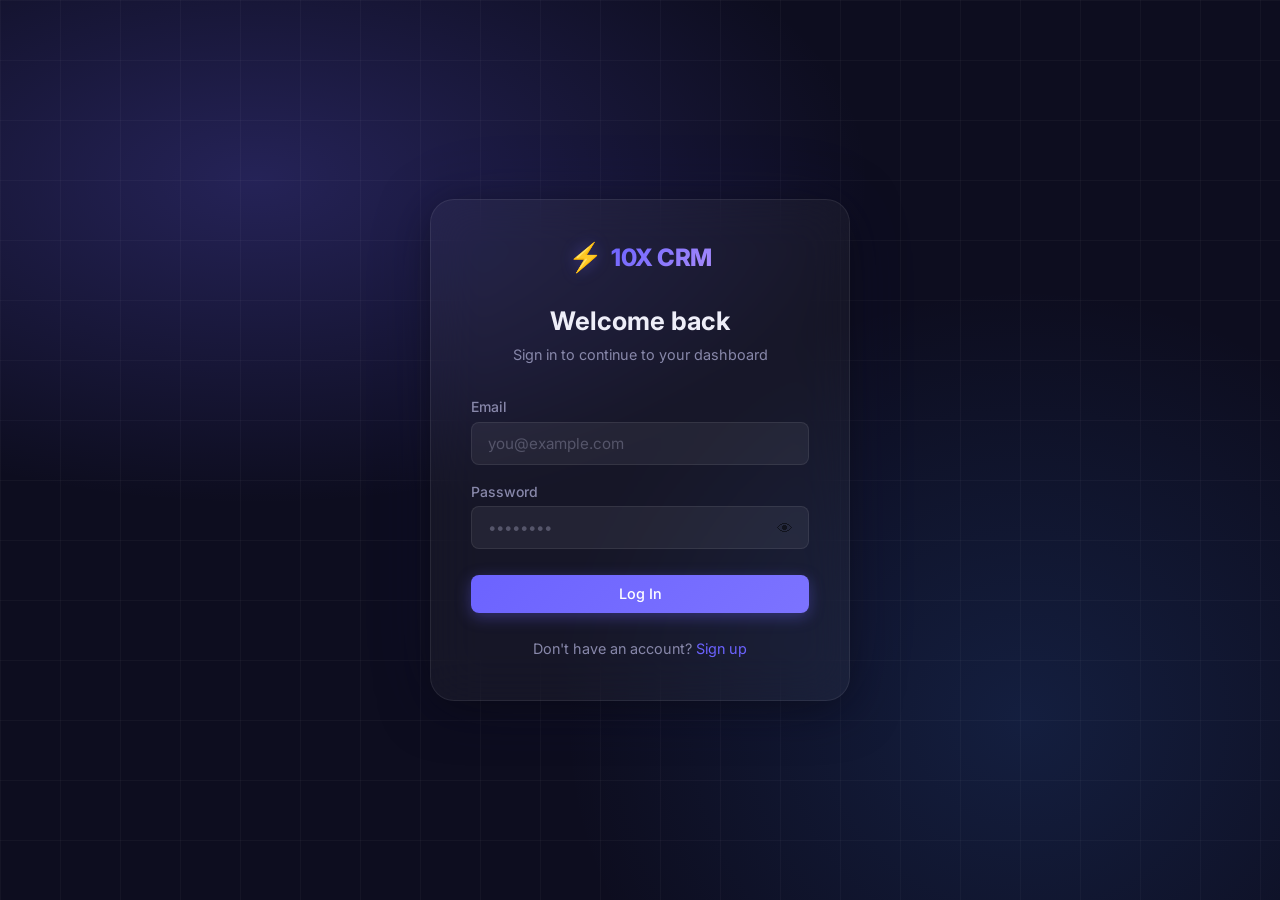
==== clients.html @ 28c7b325 "create pages" ====
<!DOCTYPE html>
<html lang="en" data-theme="dark">
<head>
  <meta charset="UTF-8">
  <meta name="viewport" content="width=device-width, initial-scale=1.0">
  <title>Clients — 10X CRM</title>
  <meta name="description" content="Manage your sales clients in 10X CRM — add, filter, search, and track every deal in your pipeline.">
  <link rel="preconnect" href="https://fonts.googleapis.com">
  <link rel="preconnect" href="https://fonts.gstatic.com" crossorigin>
  <link href="https://fonts.googleapis.com/css2?family=Inter:wght@300;400;500;600;700;800&display=swap" rel="stylesheet">
  <link rel="stylesheet" href="css/style.css">
</head>
<body>

<div class="app-layout">

  <!-- ── Sidebar ─────────────────────────────────────── -->
  <aside class="sidebar">
    <div class="sidebar-logo">
      <a href="dashboard.html" aria-label="Go to dashboard">
        <span class="logo-icon">⚡</span>
        <span class="logo-text">10X CRM</span>
      </a>
    </div>

    <nav class="sidebar-nav" aria-label="Main navigation">
      <a href="dashboard.html" class="nav-link" id="nav-dashboard">
        <span class="nav-icon">📊</span> Dashboard
      </a>
      <a href="clients.html" class="nav-link" id="nav-clients">
        <span class="nav-icon">👥</span> Clients
      </a>
      <a href="profile.html" class="nav-link" id="nav-profile">
        <span class="nav-icon">👤</span> Profile
      </a>
    </nav>

    <div class="sidebar-footer">
      <button id="theme-toggle" class="btn-icon" aria-label="Toggle theme">☀️</button>
      <button id="logout-btn" class="btn btn-ghost" aria-label="Log out">Logout</button>
    </div>
  </aside>

  <!-- ── Main Content ──────────────────────────────────── -->
  <main class="main-content">

    <!-- Page Header -->
    <header class="page-header">
      <div>
        <h1>Clients</h1>
        <p class="text-secondary" style="margin-top:0.2rem; font-size:0.9rem">Manage your sales pipeline</p>
      </div>
      <button id="add-client-btn" class="btn btn-primary" aria-label="Add new client">
        + Add Client
      </button>
    </header>

    <!-- P4.7 — Toolbar: Search + Filter chips + Sort -->
    <div class="clients-toolbar">

      <!-- Search -->
      <div class="search-wrapper">
        <span class="search-icon">🔍</span>
        <input
          type="text"
          id="search-input"
          class="search-input"
          placeholder="Search by name or company..."
          aria-label="Search clients"
        >
      </div>

      <!-- Filter chips: All / Lead / Contacted / Won / Lost -->
      <div class="filter-chips" role="group" aria-label="Filter by status">
        <button class="filter-chip active" data-status="All">All</button>
        <button class="filter-chip" data-status="Lead">Lead</button>
        <button class="filter-chip" data-status="Contacted">Contacted</button>
        <button class="filter-chip" data-status="Won">Won</button>
        <button class="filter-chip" data-status="Lost">Lost</button>
      </div>

      <!-- Sort select: 3 options per PRD -->
      <select id="sort-select" class="sort-select" aria-label="Sort clients">
        <option value="newest">Newest first</option>
        <option value="name">Name A→Z</option>
        <option value="deal">Deal value: high → low</option>
      </select>

    </div>

    <!-- P4.3 — Client cards list (rendered by JS) -->
    <div id="clients-list" class="clients-grid">
      <!-- Populated by renderClients() -->
    </div>

  </main>
</div>

<!-- ══════════════════════════════════════════
     P4.4 — Add Client Modal
══════════════════════════════════════════ -->
<div id="add-client-modal" class="modal-overlay" role="dialog" aria-modal="true" aria-labelledby="add-modal-title">
  <div class="modal-box">

    <div class="modal-header">
      <h2 class="modal-title" id="add-modal-title">Add New Client</h2>
      <button class="modal-close" id="add-modal-close" aria-label="Close modal">×</button>
    </div>

    <form id="add-client-form" novalidate>
      <div class="modal-body">

        <div class="form-row">
          <div class="form-group">
            <label class="form-label" for="new-name">Full Name *</label>
            <input type="text" id="new-name" class="form-input" placeholder="Emily Johnson">
          </div>
          <div class="form-group">
            <label class="form-label" for="new-email">Email *</label>
            <input type="text" id="new-email" class="form-input" placeholder="emily@company.com">
          </div>
        </div>

        <div class="form-row">
          <div class="form-group">
            <label class="form-label" for="new-phone">Phone</label>
            <input type="text" id="new-phone" class="form-input" placeholder="+1 555 000 0000">
          </div>
          <div class="form-group">
            <label class="form-label" for="new-company">Company</label>
            <input type="text" id="new-company" class="form-input" placeholder="Acme Inc.">
          </div>
        </div>

        <div class="form-row">
          <div class="form-group">
            <label class="form-label" for="new-deal">Deal Value ($) *</label>
            <input type="number" id="new-deal" class="form-input" placeholder="5000" min="1">
          </div>
          <div class="form-group">
            <label class="form-label" for="new-status">Status</label>
            <select id="new-status" class="form-select">
              <option value="Lead" selected>Lead</option>
              <option value="Contacted">Contacted</option>
              <option value="Won">Won</option>
              <option value="Lost">Lost</option>
            </select>
          </div>
        </div>

      </div>

      <div class="modal-footer">
        <button type="button" class="btn btn-secondary" id="add-modal-cancel"
          onclick="document.getElementById('add-client-modal').classList.remove('modal-open')">
          Cancel
        </button>
        <button type="submit" class="btn btn-primary">Add Client</button>
      </div>
    </form>

  </div>
</div>

<!-- ══════════════════════════════════════════
     P4.8 — Client Detail Modal
══════════════════════════════════════════ -->
<div id="detail-modal" class="modal-overlay" role="dialog" aria-modal="true" aria-labelledby="detail-client-name">
  <div class="modal-box modal-wide">

    <div class="modal-header" style="padding-bottom:1rem">
      <h2 class="modal-title" id="detail-modal-heading">Client Details</h2>
      <button class="modal-close" id="detail-modal-close" aria-label="Close modal">×</button>
    </div>

    <!-- Client hero info -->
    <div class="detail-hero">
      <img id="detail-avatar" src="" alt="Client avatar" class="detail-avatar">
      <div class="detail-info">
        <h2 id="detail-name">—</h2>
        <p id="detail-company">—</p>
        <span id="detail-status" class="badge badge-lead" style="margin-top:0.4rem">Lead</span>
      </div>
    </div>

    <!-- Detail fields grid -->
    <div class="detail-fields">
      <div>
        <p class="detail-field-label">Email</p>
        <p class="detail-field-value" id="detail-email">—</p>
      </div>
      <div>
        <p class="detail-field-label">Phone</p>
        <p class="detail-field-value" id="detail-phone">—</p>
      </div>
      <div>
        <p class="detail-field-label">Deal Value</p>
        <p class="detail-field-value" id="detail-deal" style="color:var(--success); font-weight:700">—</p>
      </div>
      <div>
        <p class="detail-field-label">Since</p>
        <p class="detail-field-value" id="detail-since">—</p>
      </div>
    </div>

    <!-- Notes section -->
    <div class="notes-section">
      <h3>📝 Notes</h3>

      <!-- Notes list (scrollable) -->
      <div id="notes-list" class="notes-list">
        <p class="text-muted">No notes yet.</p>
      </div>

      <!-- Add note input -->
      <div class="note-input-row">
        <input
          type="text"
          id="note-input"
          class="form-input"
          placeholder="Add a note..."
          aria-label="New note text"
        >
        <button id="add-note-btn" class="btn btn-primary" aria-label="Save note">Add</button>
      </div>

      <!-- Follow-up reminder (P4.8) -->
      <button id="remind-btn" class="btn btn-secondary" style="width:100%">
        ⏰ Remind me in 1 min
      </button>
    </div>

  </div>
</div>

<div id="toast-container"></div>

<script src="js/storage.js"></script>
<script src="js/guard.js"></script>
<script src="js/toast.js"></script>
<script src="js/nav.js"></script>
<script src="js/clients.js"></script>
<script>initClients();</script>
</body>
</html>
---- css/style.css ----
/* ============================================================
   10X CRM — Design System
   Vanilla CSS | Dark/Light themes | Glassmorphism | Animations
   ============================================================ */

@import url('https://fonts.googleapis.com/css2?family=Inter:wght@300;400;500;600;700;800&display=swap');

/* ── CSS Variables ── */
:root {
  --font: 'Inter', -apple-system, BlinkMacSystemFont, sans-serif;

  /* Dark theme (default) */
  --bg-base:        #0d0d1f;
  --bg-secondary:   #12122a;
  --bg-card:        rgba(255, 255, 255, 0.04);
  --bg-card-hover:  rgba(255, 255, 255, 0.07);
  --bg-input:       rgba(255, 255, 255, 0.06);
  --bg-sidebar:     rgba(15, 15, 35, 0.95);

  --border:         rgba(255, 255, 255, 0.08);
  --border-focus:   rgba(108, 99, 255, 0.6);
  --border-error:   #ef4444;

  --text-primary:   #eeeef8;
  --text-secondary: #8888aa;
  --text-muted:     #55556a;
  --text-accent:    #6c63ff;

  --accent:         #6c63ff;
  --accent-hover:   #7c73ff;
  --accent-light:   rgba(108, 99, 255, 0.15);
  --accent-glow:    rgba(108, 99, 255, 0.4);

  --success:        #10b981;
  --success-light:  rgba(16, 185, 129, 0.15);
  --error:          #ef4444;
  --error-light:    rgba(239, 68, 68, 0.12);
  --warning:        #f59e0b;
  --warning-light:  rgba(245, 158, 11, 0.15);
  --info:           #3b82f6;
  --info-light:     rgba(59, 130, 246, 0.15);

  /* Status colors */
  --status-lead:       #3b82f6;
  --status-lead-bg:    rgba(59, 130, 246, 0.15);
  --status-contacted:  #f59e0b;
  --status-contacted-bg: rgba(245, 158, 11, 0.15);
  --status-won:        #10b981;
  --status-won-bg:     rgba(16, 185, 129, 0.15);
  --status-lost:       #ef4444;
  --status-lost-bg:    rgba(239, 68, 68, 0.15);

  --sidebar-width: 250px;
  --radius-sm: 8px;
  --radius-md: 12px;
  --radius-lg: 16px;
  --radius-xl: 24px;
  --shadow-sm: 0 2px 8px rgba(0,0,0,0.3);
  --shadow-md: 0 4px 24px rgba(0,0,0,0.4);
  --shadow-lg: 0 8px 48px rgba(0,0,0,0.5);
  --shadow-accent: 0 0 32px var(--accent-glow);
  --transition: all 0.2s ease;
  --transition-slow: all 0.35s ease;
}

/* Light Theme */
[data-theme="light"] {
  --bg-base:        #f0f0fd;
  --bg-secondary:   #e8e8f8;
  --bg-card:        rgba(255, 255, 255, 0.85);
  --bg-card-hover:  rgba(255, 255, 255, 0.98);
  --bg-input:       rgba(255, 255, 255, 0.9);
  --bg-sidebar:     rgba(240, 240, 253, 0.98);
  --border:         rgba(0, 0, 0, 0.08);
  --border-focus:   rgba(108, 99, 255, 0.5);
  --text-primary:   #1a1a3a;
  --text-secondary: #5a5a7a;
  --text-muted:     #9090b0;
  --accent-light:   rgba(108, 99, 255, 0.1);
  --accent-glow:    rgba(108, 99, 255, 0.2);
  --bg-sidebar:     #ffffff;
  --shadow-sm: 0 2px 8px rgba(0,0,0,0.08);
  --shadow-md: 0 4px 24px rgba(0,0,0,0.1);
  --shadow-lg: 0 8px 48px rgba(0,0,0,0.15);
}

/* ── Reset ── */
*, *::before, *::after { box-sizing: border-box; margin: 0; padding: 0; }
html { font-size: 16px; }
body {
  font-family: var(--font);
  background: var(--bg-base);
  color: var(--text-primary);
  min-height: 100vh;
  -webkit-font-smoothing: antialiased;
  transition: background 0.3s ease, color 0.3s ease;
}
a { color: var(--accent); text-decoration: none; transition: var(--transition); }
a:hover { color: var(--accent-hover); }
img { max-width: 100%; }
button { cursor: pointer; border: none; font-family: var(--font); }
input, select, textarea { font-family: var(--font); }
ul { list-style: none; }

/* ── Scrollbar ── */
::-webkit-scrollbar { width: 6px; height: 6px; }
::-webkit-scrollbar-track { background: transparent; }
::-webkit-scrollbar-thumb { background: var(--border); border-radius: 3px; }
::-webkit-scrollbar-thumb:hover { background: var(--text-muted); }

/* ── Typography ── */
h1 { font-size: 1.75rem; font-weight: 700; line-height: 1.2; }
h2 { font-size: 1.35rem; font-weight: 600; }
h3 { font-size: 1.1rem; font-weight: 600; }
p { line-height: 1.6; }

/* ══════════════════════════════════════════
   AUTH PAGES (Login & Sign Up)
══════════════════════════════════════════ */

.auth-page {
  overflow: hidden;
}

.auth-bg {
  position: fixed;
  inset: 0;
  z-index: 0;
}

.auth-bg-gradient {
  position: absolute;
  inset: 0;
  background:
    radial-gradient(ellipse 80% 60% at 20% 20%, rgba(108, 99, 255, 0.25) 0%, transparent 60%),
    radial-gradient(ellipse 60% 80% at 80% 80%, rgba(59, 130, 246, 0.15) 0%, transparent 60%),
    var(--bg-base);
}

.auth-bg-grid {
  position: absolute;
  inset: 0;
  background-image:
    linear-gradient(rgba(255,255,255,0.03) 1px, transparent 1px),
    linear-gradient(90deg, rgba(255,255,255,0.03) 1px, transparent 1px);
  background-size: 60px 60px;
}

.auth-container {
  position: relative;
  z-index: 1;
  min-height: 100vh;
  display: flex;
  align-items: center;
  justify-content: center;
  padding: 2rem;
}

.auth-card {
  width: 100%;
  max-width: 420px;
  background: var(--bg-card);
  backdrop-filter: blur(24px);
  -webkit-backdrop-filter: blur(24px);
  border: 1px solid var(--border);
  border-radius: var(--radius-xl);
  padding: 2.5rem;
  box-shadow: var(--shadow-lg), 0 0 80px rgba(108, 99, 255, 0.08);
  animation: fadeInUp 0.4s ease;
}

.auth-logo {
  display: flex;
  align-items: center;
  gap: 0.5rem;
  margin-bottom: 2rem;
  justify-content: center;
}

.logo-icon {
  font-size: 1.75rem;
  filter: drop-shadow(0 0 8px var(--accent-glow));
}

.logo-text {
  font-size: 1.5rem;
  font-weight: 800;
  background: linear-gradient(135deg, var(--accent), #a78bfa);
  -webkit-background-clip: text;
  -webkit-text-fill-color: transparent;
  background-clip: text;
  letter-spacing: -0.02em;
}

.auth-title {
  font-size: 1.6rem;
  font-weight: 700;
  text-align: center;
  margin-bottom: 0.4rem;
}

.auth-subtitle {
  text-align: center;
  color: var(--text-secondary);
  font-size: 0.9rem;
  margin-bottom: 2rem;
}

.auth-link {
  text-align: center;
  margin-top: 1.5rem;
  color: var(--text-secondary);
  font-size: 0.9rem;
}

/* ══════════════════════════════════════════
   FORMS & INPUTS
══════════════════════════════════════════ */

.form-group {
  margin-bottom: 1.1rem;
}

.form-label {
  display: block;
  font-size: 0.875rem;
  font-weight: 500;
  color: var(--text-secondary);
  margin-bottom: 0.4rem;
}

.form-input, .form-select, .form-textarea {
  width: 100%;
  padding: 0.7rem 1rem;
  background: var(--bg-input);
  border: 1px solid var(--border);
  border-radius: var(--radius-sm);
  color: var(--text-primary);
  font-size: 0.95rem;
  transition: var(--transition);
  outline: none;
  -webkit-appearance: none;
  appearance: none;
}

.form-input::placeholder, .form-textarea::placeholder {
  color: var(--text-muted);
}

.form-input:focus, .form-select:focus, .form-textarea:focus {
  border-color: var(--border-focus);
  background: rgba(108, 99, 255, 0.05);
  box-shadow: 0 0 0 3px rgba(108, 99, 255, 0.1);
}

.form-input.input-error, .form-select.input-error, .form-textarea.input-error {
  border-color: var(--border-error);
  background: var(--error-light);
  box-shadow: 0 0 0 3px rgba(239, 68, 68, 0.1);
}

.field-error {
  display: block;
  font-size: 0.8rem;
  color: var(--error);
  margin-top: 0.3rem;
  animation: fadeIn 0.2s ease;
}

.form-select {
  background-image: url("data:image/svg+xml,%3Csvg xmlns='http://www.w3.org/2000/svg' width='12' height='8' viewBox='0 0 12 8'%3E%3Cpath fill='%238888aa' d='M1 1l5 5 5-5'/%3E%3C/svg%3E");
  background-repeat: no-repeat;
  background-position: right 0.9rem center;
  padding-right: 2.5rem;
  cursor: pointer;
}

.form-select option {
  background: #1a1a3a;
  color: var(--text-primary);
}

.form-textarea {
  resize: vertical;
  min-height: 80px;
}

/* Input with icon/button inside */
.input-wrapper {
  position: relative;
}

.input-wrapper .form-input {
  padding-right: 3rem;
}

.toggle-password {
  position: absolute;
  right: 0.75rem;
  top: 50%;
  transform: translateY(-50%);
  background: none;
  padding: 0.25rem;
  font-size: 1rem;
  opacity: 0.5;
  transition: var(--transition);
}

.toggle-password:hover { opacity: 1; }

/* ── Password Strength ── */
.password-strength {
  margin-top: 0.5rem;
  height: 4px;
  border-radius: 2px;
  background: var(--border);
  overflow: hidden;
  position: relative;
}

.strength-bar {
  height: 100%;
  border-radius: 2px;
  transition: width 0.3s ease, background 0.3s ease;
  width: 0;
}

.strength-label {
  font-size: 0.75rem;
  margin-top: 0.25rem;
  display: block;
}

.strength-weak   .strength-bar { width: 25%; background: var(--error); }
.strength-fair   .strength-bar { width: 50%; background: var(--warning); }
.strength-good   .strength-bar { width: 75%; background: #a78bfa; }
.strength-strong .strength-bar { width: 100%; background: var(--success); }

.strength-weak   .strength-label { color: var(--error); }
.strength-fair   .strength-label { color: var(--warning); }
.strength-good   .strength-label { color: #a78bfa; }
.strength-strong .strength-label { color: var(--success); }

/* ══════════════════════════════════════════
   BUTTONS
══════════════════════════════════════════ */

.btn {
  display: inline-flex;
  align-items: center;
  justify-content: center;
  gap: 0.5rem;
  padding: 0.65rem 1.25rem;
  border-radius: var(--radius-sm);
  font-size: 0.9rem;
  font-weight: 500;
  transition: var(--transition);
  white-space: nowrap;
}

.btn-primary {
  background: linear-gradient(135deg, var(--accent), #7c73ff);
  color: #fff;
  box-shadow: 0 4px 15px rgba(108, 99, 255, 0.35);
}

.btn-primary:hover {
  transform: translateY(-1px);
  box-shadow: 0 6px 20px rgba(108, 99, 255, 0.5);
  filter: brightness(1.1);
}

.btn-primary:active { transform: translateY(0); }

.btn-secondary {
  background: var(--bg-card);
  color: var(--text-primary);
  border: 1px solid var(--border);
}

.btn-secondary:hover {
  background: var(--bg-card-hover);
  border-color: var(--accent);
}

.btn-ghost {
  background: transparent;
  color: var(--text-secondary);
  padding: 0.5rem 0.75rem;
}

.btn-ghost:hover {
  color: var(--error);
  background: var(--error-light);
}

.btn-danger {
  background: var(--error-light);
  color: var(--error);
  border: 1px solid rgba(239, 68, 68, 0.3);
}

.btn-danger:hover {
  background: var(--error);
  color: #fff;
}

.btn-full { width: 100%; }

.btn-icon {
  background: var(--bg-card);
  border: 1px solid var(--border);
  border-radius: var(--radius-sm);
  padding: 0.5rem 0.75rem;
  font-size: 1.1rem;
  transition: var(--transition);
}

.btn-icon:hover {
  background: var(--bg-card-hover);
  transform: scale(1.05);
}

/* Delete button on client cards */
.btn-delete {
  background: transparent;
  color: var(--text-muted);
  font-size: 0.8rem;
  padding: 0.35rem 0.7rem;
  border-radius: var(--radius-sm);
  border: 1px solid transparent;
  transition: var(--transition);
}

.btn-delete:hover {
  color: var(--error);
  border-color: var(--error);
  background: var(--error-light);
}

/* ══════════════════════════════════════════
   APP LAYOUT (Protected Pages)
══════════════════════════════════════════ */

.app-layout {
  display: flex;
  min-height: 100vh;
}

/* ── Sidebar ── */
.sidebar {
  width: var(--sidebar-width);
  min-height: 100vh;
  background: var(--bg-sidebar);
  border-right: 1px solid var(--border);
  display: flex;
  flex-direction: column;
  position: fixed;
  top: 0;
  left: 0;
  z-index: 100;
  backdrop-filter: blur(20px);
  -webkit-backdrop-filter: blur(20px);
  transition: var(--transition);
}

.sidebar-logo {
  padding: 1.5rem 1.25rem;
  border-bottom: 1px solid var(--border);
}

.sidebar-logo a {
  display: flex;
  align-items: center;
  gap: 0.5rem;
  text-decoration: none;
}

.sidebar-logo .logo-icon { font-size: 1.5rem; }
.sidebar-logo .logo-text { font-size: 1.2rem; font-weight: 800; }

.sidebar-nav {
  padding: 1rem 0.75rem;
  flex: 1;
  display: flex;
  flex-direction: column;
  gap: 0.25rem;
}

.nav-link {
  display: flex;
  align-items: center;
  gap: 0.75rem;
  padding: 0.7rem 1rem;
  border-radius: var(--radius-md);
  color: var(--text-secondary);
  font-size: 0.9rem;
  font-weight: 500;
  transition: var(--transition);
  text-decoration: none;
}

.nav-link:hover {
  color: var(--text-primary);
  background: var(--bg-card-hover);
}

.nav-link.active {
  color: var(--accent);
  background: var(--accent-light);
  font-weight: 600;
}

.nav-link .nav-icon { font-size: 1.1rem; width: 20px; text-align: center; }

.sidebar-footer {
  padding: 1rem 1.25rem;
  border-top: 1px solid var(--border);
  display: flex;
  align-items: center;
  justify-content: space-between;
  gap: 0.5rem;
}

/* ── Main Content ── */
.main-content {
  margin-left: var(--sidebar-width);
  flex: 1;
  min-height: 100vh;
  padding: 2rem 2.5rem;
  background: var(--bg-base);
  transition: background 0.3s ease;
}

/* ── Page Header ── */
.page-header {
  display: flex;
  align-items: flex-start;
  justify-content: space-between;
  margin-bottom: 2rem;
}

.page-header h1 {
  font-size: 1.6rem;
  margin-bottom: 0.25rem;
}

.live-clock {
  color: var(--text-secondary);
  font-size: 0.875rem;
  display: flex;
  gap: 1rem;
}

.page-header-actions {
  display: flex;
  align-items: center;
  gap: 0.75rem;
  flex-shrink: 0;
}

/* ══════════════════════════════════════════
   STAT CARDS (Dashboard)
══════════════════════════════════════════ */

.stats-grid {
  display: grid;
  grid-template-columns: repeat(4, 1fr);
  gap: 1.25rem;
  margin-bottom: 1.75rem;
}

.stat-card {
  background: var(--bg-card);
  backdrop-filter: blur(12px);
  border: 1px solid var(--border);
  border-radius: var(--radius-lg);
  padding: 1.4rem 1.5rem;
  transition: var(--transition);
  position: relative;
  overflow: hidden;
}

.stat-card::before {
  content: '';
  position: absolute;
  top: 0; left: 0; right: 0;
  height: 2px;
  background: linear-gradient(90deg, var(--accent), transparent);
  opacity: 0;
  transition: var(--transition);
}

.stat-card:hover { border-color: rgba(108, 99, 255, 0.25); transform: translateY(-2px); }
.stat-card:hover::before { opacity: 1; }

.stat-label {
  font-size: 0.8rem;
  font-weight: 500;
  text-transform: uppercase;
  letter-spacing: 0.06em;
  color: var(--text-secondary);
  margin-bottom: 0.6rem;
}

.stat-value {
  font-size: 2rem;
  font-weight: 700;
  color: var(--text-primary);
  line-height: 1;
  margin-bottom: 0.3rem;
}

.stat-icon {
  position: absolute;
  top: 1.25rem;
  right: 1.25rem;
  font-size: 1.5rem;
  opacity: 0.5;
}

.stat-card.accent .stat-value { color: var(--accent); }
.stat-card.success .stat-value { color: var(--success); }

/* ══════════════════════════════════════════
   DASHBOARD SECTIONS
══════════════════════════════════════════ */

.dashboard-grid {
  display: grid;
  grid-template-columns: 1fr 1.5fr;
  gap: 1.5rem;
}

.section-card {
  background: var(--bg-card);
  backdrop-filter: blur(12px);
  border: 1px solid var(--border);
  border-radius: var(--radius-lg);
  padding: 1.5rem;
}

.section-header {
  display: flex;
  align-items: center;
  justify-content: space-between;
  margin-bottom: 1.25rem;
}

.section-title {
  font-size: 1rem;
  font-weight: 600;
  color: var(--text-primary);
}

/* ── Pipeline ── */
.pipeline-list { display: flex; flex-direction: column; gap: 0.9rem; }

.pipeline-item {
  display: flex;
  align-items: center;
  gap: 0.75rem;
}

.pipeline-label {
  width: 75px;
  font-size: 0.82rem;
  font-weight: 500;
  color: var(--text-secondary);
  flex-shrink: 0;
}

.pipeline-bar {
  flex: 1;
  height: 8px;
  background: var(--border);
  border-radius: 4px;
  overflow: hidden;
}

.pipeline-bar-fill {
  height: 100%;
  border-radius: 4px;
  transition: width 0.6s ease;
  min-width: 4px;
}

#pipeline-lead .pipeline-bar-fill    { background: var(--status-lead); }
#pipeline-contacted .pipeline-bar-fill { background: var(--status-contacted); }
#pipeline-won .pipeline-bar-fill     { background: var(--status-won); }
#pipeline-lost .pipeline-bar-fill    { background: var(--status-lost); }

.pipeline-count {
  width: 32px;
  text-align: right;
  font-size: 0.85rem;
  font-weight: 600;
  color: var(--text-primary);
  flex-shrink: 0;
}

/* ── Recent Clients ── */
.recent-client-item {
  display: flex;
  align-items: center;
  gap: 0.75rem;
  padding: 0.6rem 0;
  border-bottom: 1px solid var(--border);
  transition: var(--transition);
}

.recent-client-item:last-child { border-bottom: none; }
.recent-client-item:hover { background: var(--bg-card-hover); border-radius: var(--radius-sm); padding-left: 0.5rem; }

.client-avatar-sm {
  width: 38px;
  height: 38px;
  border-radius: 50%;
  object-fit: cover;
  border: 2px solid var(--border);
  flex-shrink: 0;
}

.recent-client-info { flex: 1; min-width: 0; }

.recent-client-name {
  display: block;
  font-size: 0.9rem;
  font-weight: 500;
  white-space: nowrap;
  overflow: hidden;
  text-overflow: ellipsis;
}

.recent-client-company {
  display: block;
  font-size: 0.78rem;
  color: var(--text-secondary);
  white-space: nowrap;
  overflow: hidden;
  text-overflow: ellipsis;
}

.recent-client-date {
  font-size: 0.78rem;
  color: var(--text-muted);
  flex-shrink: 0;
}

.view-all-link {
  display: inline-flex;
  align-items: center;
  gap: 0.3rem;
  margin-top: 1rem;
  font-size: 0.875rem;
  color: var(--accent);
  font-weight: 500;
}

.view-all-link:hover { gap: 0.5rem; }

/* ══════════════════════════════════════════
   CLIENTS PAGE TOOLBAR
══════════════════════════════════════════ */

.clients-toolbar {
  display: flex;
  align-items: center;
  gap: 0.75rem;
  margin-bottom: 1.5rem;
  flex-wrap: wrap;
}

.search-wrapper {
  position: relative;
  flex: 1;
  min-width: 200px;
  max-width: 320px;
}

.search-icon {
  position: absolute;
  left: 0.9rem;
  top: 50%;
  transform: translateY(-50%);
  color: var(--text-muted);
  font-size: 0.9rem;
  pointer-events: none;
}

.search-input {
  width: 100%;
  padding: 0.65rem 1rem 0.65rem 2.5rem;
  background: var(--bg-input);
  border: 1px solid var(--border);
  border-radius: var(--radius-sm);
  color: var(--text-primary);
  font-size: 0.9rem;
  transition: var(--transition);
  outline: none;
}

.search-input:focus {
  border-color: var(--border-focus);
  box-shadow: 0 0 0 3px rgba(108, 99, 255, 0.1);
}

.search-input::placeholder { color: var(--text-muted); }

/* Filter chips */
.filter-chips {
  display: flex;
  gap: 0.4rem;
  flex-wrap: wrap;
}

.filter-chip {
  padding: 0.4rem 0.9rem;
  border-radius: 100px;
  border: 1px solid var(--border);
  background: transparent;
  color: var(--text-secondary);
  font-size: 0.82rem;
  font-weight: 500;
  cursor: pointer;
  transition: var(--transition);
  font-family: var(--font);
}

.filter-chip:hover { border-color: var(--accent); color: var(--accent); }

.filter-chip.active {
  background: var(--accent-light);
  border-color: var(--accent);
  color: var(--accent);
  font-weight: 600;
}

.filter-chip[data-status="Lead"].active     { background: var(--status-lead-bg); border-color: var(--status-lead); color: var(--status-lead); }
.filter-chip[data-status="Contacted"].active { background: var(--status-contacted-bg); border-color: var(--status-contacted); color: var(--status-contacted); }
.filter-chip[data-status="Won"].active      { background: var(--status-won-bg); border-color: var(--status-won); color: var(--status-won); }
.filter-chip[data-status="Lost"].active     { background: var(--status-lost-bg); border-color: var(--status-lost); color: var(--status-lost); }

.sort-select {
  padding: 0.6rem 2rem 0.6rem 0.9rem;
  background: var(--bg-input);
  border: 1px solid var(--border);
  border-radius: var(--radius-sm);
  color: var(--text-primary);
  font-size: 0.85rem;
  cursor: pointer;
  outline: none;
  transition: var(--transition);
  background-image: url("data:image/svg+xml,%3Csvg xmlns='http://www.w3.org/2000/svg' width='10' height='6' viewBox='0 0 10 6'%3E%3Cpath fill='%238888aa' d='M1 1l4 4 4-4'/%3E%3C/svg%3E");
  background-repeat: no-repeat;
  background-position: right 0.7rem center;
  -webkit-appearance: none;
  appearance: none;
}

.sort-select option { background: #1a1a3a; }

/* ══════════════════════════════════════════
   CLIENT CARDS GRID
══════════════════════════════════════════ */

.clients-grid {
  display: grid;
  grid-template-columns: repeat(auto-fill, minmax(300px, 1fr));
  gap: 1.1rem;
}

.client-card {
  background: var(--bg-card);
  border: 1px solid var(--border);
  border-radius: var(--radius-lg);
  overflow: hidden;
  transition: var(--transition);
  cursor: pointer;
}

.client-card:hover {
  border-color: rgba(108, 99, 255, 0.3);
  transform: translateY(-2px);
  box-shadow: var(--shadow-md);
}

.client-card-header {
  display: flex;
  align-items: flex-start;
  gap: 0.9rem;
  padding: 1.1rem;
}

.client-avatar {
  width: 52px;
  height: 52px;
  border-radius: 50%;
  object-fit: cover;
  border: 2px solid var(--border);
  flex-shrink: 0;
}

.client-info { flex: 1; min-width: 0; }

.client-name {
  font-size: 0.95rem;
  font-weight: 600;
  margin-bottom: 0.2rem;
  white-space: nowrap;
  overflow: hidden;
  text-overflow: ellipsis;
}

.client-company, .client-email {
  font-size: 0.8rem;
  color: var(--text-secondary);
  white-space: nowrap;
  overflow: hidden;
  text-overflow: ellipsis;
  margin-bottom: 0.1rem;
}

.client-card-footer {
  display: flex;
  align-items: center;
  gap: 0.5rem;
  padding: 0.7rem 1.1rem;
  border-top: 1px solid var(--border);
  background: rgba(0,0,0,0.15);
  flex-wrap: wrap;
}

.deal-value {
  font-size: 0.85rem;
  font-weight: 600;
  color: var(--success);
  margin-right: auto;
}

.status-select {
  padding: 0.3rem 1.5rem 0.3rem 0.5rem;
  background: var(--bg-input);
  border: 1px solid var(--border);
  border-radius: var(--radius-sm);
  color: var(--text-primary);
  font-size: 0.78rem;
  cursor: pointer;
  outline: none;
  transition: var(--transition);
  background-image: url("data:image/svg+xml,%3Csvg xmlns='http://www.w3.org/2000/svg' width='8' height='5' viewBox='0 0 8 5'%3E%3Cpath fill='%238888aa' d='M1 1l3 3 3-3'/%3E%3C/svg%3E");
  background-repeat: no-repeat;
  background-position: right 0.4rem center;
  -webkit-appearance: none;
  appearance: none;
}

.status-select option { background: #1a1a3a; }

/* ── Status Badges ── */
.badge {
  display: inline-flex;
  align-items: center;
  padding: 0.25rem 0.65rem;
  border-radius: 100px;
  font-size: 0.75rem;
  font-weight: 600;
  letter-spacing: 0.02em;
  white-space: nowrap;
}

.badge-lead      { background: var(--status-lead-bg); color: var(--status-lead); }
.badge-contacted { background: var(--status-contacted-bg); color: var(--status-contacted); }
.badge-won       { background: var(--status-won-bg); color: var(--status-won); }
.badge-lost      { background: var(--status-lost-bg); color: var(--status-lost); }

/* ══════════════════════════════════════════
   MODALS
══════════════════════════════════════════ */

.modal-overlay {
  position: fixed;
  inset: 0;
  background: rgba(0, 0, 0, 0.65);
  backdrop-filter: blur(6px);
  -webkit-backdrop-filter: blur(6px);
  display: flex;
  align-items: center;
  justify-content: center;
  z-index: 1000;
  padding: 1.5rem;
  opacity: 0;
  pointer-events: none;
  transition: opacity 0.25s ease;
}

.modal-overlay.modal-open {
  opacity: 1;
  pointer-events: all;
}

.modal-overlay.modal-open .modal-box {
  transform: scale(1) translateY(0);
  opacity: 1;
}

.modal-box {
  background: var(--bg-secondary);
  border: 1px solid var(--border);
  border-radius: var(--radius-xl);
  width: 100%;
  max-width: 480px;
  max-height: 90vh;
  overflow-y: auto;
  box-shadow: var(--shadow-lg);
  transform: scale(0.95) translateY(10px);
  opacity: 0;
  transition: transform 0.25s ease, opacity 0.25s ease;
}

.modal-box.modal-wide { max-width: 580px; }

.modal-header {
  display: flex;
  align-items: center;
  justify-content: space-between;
  padding: 1.5rem 1.5rem 0;
}

.modal-title { font-size: 1.15rem; font-weight: 700; }

.modal-close {
  background: var(--bg-card);
  border: 1px solid var(--border);
  border-radius: var(--radius-sm);
  width: 32px;
  height: 32px;
  display: flex;
  align-items: center;
  justify-content: center;
  font-size: 1.1rem;
  color: var(--text-secondary);
  transition: var(--transition);
}

.modal-close:hover {
  color: var(--error);
  border-color: var(--error);
  background: var(--error-light);
}

.modal-body {
  padding: 1.25rem 1.5rem 1.5rem;
}

.modal-footer {
  padding: 0 1.5rem 1.5rem;
  display: flex;
  gap: 0.75rem;
  justify-content: flex-end;
}

/* ── Detail Modal specific ── */
.detail-hero {
  display: flex;
  align-items: center;
  gap: 1rem;
  padding: 1.25rem 1.5rem;
  border-bottom: 1px solid var(--border);
}

.detail-avatar {
  width: 70px;
  height: 70px;
  border-radius: 50%;
  object-fit: cover;
  border: 3px solid var(--accent);
}

.detail-info h2 { font-size: 1.15rem; }
.detail-info p { font-size: 0.85rem; color: var(--text-secondary); margin-top: 0.15rem; }

.detail-fields {
  display: grid;
  grid-template-columns: 1fr 1fr;
  gap: 0.75rem 1.25rem;
  padding: 1.25rem 1.5rem;
  border-bottom: 1px solid var(--border);
}

.detail-field-label {
  font-size: 0.75rem;
  font-weight: 500;
  text-transform: uppercase;
  letter-spacing: 0.05em;
  color: var(--text-muted);
  margin-bottom: 0.2rem;
}

.detail-field-value {
  font-size: 0.9rem;
  color: var(--text-primary);
  font-weight: 500;
}

.notes-section { padding: 1.25rem 1.5rem; }

.notes-section h3 { font-size: 0.95rem; margin-bottom: 0.9rem; }

.notes-list {
  display: flex;
  flex-direction: column;
  gap: 0.6rem;
  max-height: 180px;
  overflow-y: auto;
  margin-bottom: 0.9rem;
}

.note-item {
  background: var(--bg-card);
  border: 1px solid var(--border);
  border-radius: var(--radius-sm);
  padding: 0.6rem 0.85rem;
}

.note-text { font-size: 0.88rem; margin-bottom: 0.25rem; }
.note-date { font-size: 0.75rem; color: var(--text-muted); }

.note-input-row {
  display: flex;
  gap: 0.5rem;
  margin-bottom: 0.75rem;
}

.note-input-row .form-input { flex: 1; }

/* ══════════════════════════════════════════
   PROFILE PAGE
══════════════════════════════════════════ */

.profile-layout {
  display: grid;
  grid-template-columns: 280px 1fr;
  gap: 1.75rem;
  align-items: start;
}

.profile-card {
  background: var(--bg-card);
  border: 1px solid var(--border);
  border-radius: var(--radius-lg);
  padding: 2rem 1.5rem;
  text-align: center;
}

.profile-avatar-initials {
  width: 80px;
  height: 80px;
  border-radius: 50%;
  background: linear-gradient(135deg, var(--accent), #a78bfa);
  color: #fff;
  font-size: 1.75rem;
  font-weight: 700;
  display: flex;
  align-items: center;
  justify-content: center;
  margin: 0 auto 1rem;
  box-shadow: 0 0 0 4px rgba(108,99,255,0.2);
}

.profile-display-name { font-size: 1.2rem; font-weight: 700; margin-bottom: 0.25rem; }
.profile-display-email { font-size: 0.85rem; color: var(--text-secondary); margin-bottom: 0.5rem; }
.profile-display-company { font-size: 0.85rem; color: var(--text-muted); }
.profile-display-since { font-size: 0.8rem; color: var(--text-muted); margin-top: 1rem; padding-top: 1rem; border-top: 1px solid var(--border); }

.profile-forms { display: flex; flex-direction: column; gap: 1.25rem; }

.form-card {
  background: var(--bg-card);
  border: 1px solid var(--border);
  border-radius: var(--radius-lg);
  padding: 1.5rem;
}

.form-card h2 {
  font-size: 1rem;
  font-weight: 600;
  margin-bottom: 1.25rem;
  padding-bottom: 0.75rem;
  border-bottom: 1px solid var(--border);
}

.reset-zone {
  display: flex;
  align-items: center;
  justify-content: space-between;
  gap: 1rem;
}

.reset-zone p { font-size: 0.875rem; color: var(--text-secondary); }

/* ══════════════════════════════════════════
   TOAST NOTIFICATIONS
══════════════════════════════════════════ */

#toast-container {
  position: fixed;
  bottom: 1.5rem;
  right: 1.5rem;
  z-index: 9999;
  display: flex;
  flex-direction: column;
  gap: 0.6rem;
  pointer-events: none;
}

.toast {
  display: flex;
  align-items: center;
  gap: 0.65rem;
  padding: 0.75rem 1rem;
  border-radius: var(--radius-md);
  font-size: 0.875rem;
  font-weight: 500;
  min-width: 280px;
  max-width: 380px;
  pointer-events: all;
  box-shadow: var(--shadow-md);
  border: 1px solid transparent;
  opacity: 0;
  transform: translateY(16px) scale(0.96);
  transition: opacity 0.25s ease, transform 0.25s ease;
  backdrop-filter: blur(16px);
  -webkit-backdrop-filter: blur(16px);
}

.toast.toast-show {
  opacity: 1;
  transform: translateY(0) scale(1);
}

.toast-success {
  background: rgba(16, 185, 129, 0.15);
  border-color: rgba(16, 185, 129, 0.4);
  color: #34d399;
}

.toast-error {
  background: rgba(239, 68, 68, 0.15);
  border-color: rgba(239, 68, 68, 0.4);
  color: #f87171;
}

.toast-info {
  background: rgba(59, 130, 246, 0.15);
  border-color: rgba(59, 130, 246, 0.4);
  color: #60a5fa;
}

.toast-warning {
  background: rgba(245, 158, 11, 0.15);
  border-color: rgba(245, 158, 11, 0.4);
  color: #fbbf24;
}

.toast-icon {
  font-size: 1rem;
  font-weight: 700;
  flex-shrink: 0;
}

.toast-message { flex: 1; }

.toast-close {
  background: transparent;
  color: inherit;
  opacity: 0.6;
  font-size: 1.1rem;
  padding: 0;
  line-height: 1;
  flex-shrink: 0;
}

.toast-close:hover { opacity: 1; }

/* ══════════════════════════════════════════
   LOADING & EMPTY STATES
══════════════════════════════════════════ */

.loading-state, .error-state, .empty-state {
  display: flex;
  flex-direction: column;
  align-items: center;
  justify-content: center;
  padding: 3rem 1.5rem;
  text-align: center;
  color: var(--text-secondary);
  gap: 1rem;
  grid-column: 1 / -1;
}

.spinner {
  width: 36px;
  height: 36px;
  border: 3px solid var(--border);
  border-top-color: var(--accent);
  border-radius: 50%;
  animation: spin 0.7s linear infinite;
}

.error-state { color: var(--error); }
.error-state p { color: var(--error); }

/* ══════════════════════════════════════════
   UTILITIES
══════════════════════════════════════════ */

.text-muted { color: var(--text-muted); font-size: 0.875rem; }
.text-secondary { color: var(--text-secondary); }
.text-accent { color: var(--accent); }
.text-success { color: var(--success); }
.text-error { color: var(--error); }

.divider { border: none; border-top: 1px solid var(--border); margin: 1.25rem 0; }

.section-gap { margin-bottom: 1.75rem; }

/* Grid layout helper for form rows */
.form-row { display: grid; grid-template-columns: 1fr 1fr; gap: 1rem; }

/* ══════════════════════════════════════════
   ANIMATIONS
══════════════════════════════════════════ */

@keyframes fadeInUp {
  from { opacity: 0; transform: translateY(20px); }
  to   { opacity: 1; transform: translateY(0); }
}

@keyframes fadeIn {
  from { opacity: 0; }
  to   { opacity: 1; }
}

@keyframes spin {
  to { transform: rotate(360deg); }
}

@keyframes pulse {
  0%, 100% { opacity: 1; }
  50%       { opacity: 0.5; }
}

.fade-in { animation: fadeIn 0.3s ease; }
.fade-in-up { animation: fadeInUp 0.4s ease; }

/* ══════════════════════════════════════════
   RESPONSIVE
══════════════════════════════════════════ */

@media (max-width: 1100px) {
  .stats-grid { grid-template-columns: repeat(2, 1fr); }
  .dashboard-grid { grid-template-columns: 1fr; }
}

@media (max-width: 900px) {
  .profile-layout { grid-template-columns: 1fr; }
  .sidebar { transform: translateX(-100%); }
  .main-content { margin-left: 0; }
}

@media (max-width: 640px) {
  .stats-grid { grid-template-columns: 1fr; }
  .clients-grid { grid-template-columns: 1fr; }
  .auth-card { padding: 1.75rem; }
  .main-content { padding: 1.5rem; }
  .form-row { grid-template-columns: 1fr; }
  .detail-fields { grid-template-columns: 1fr; }
}
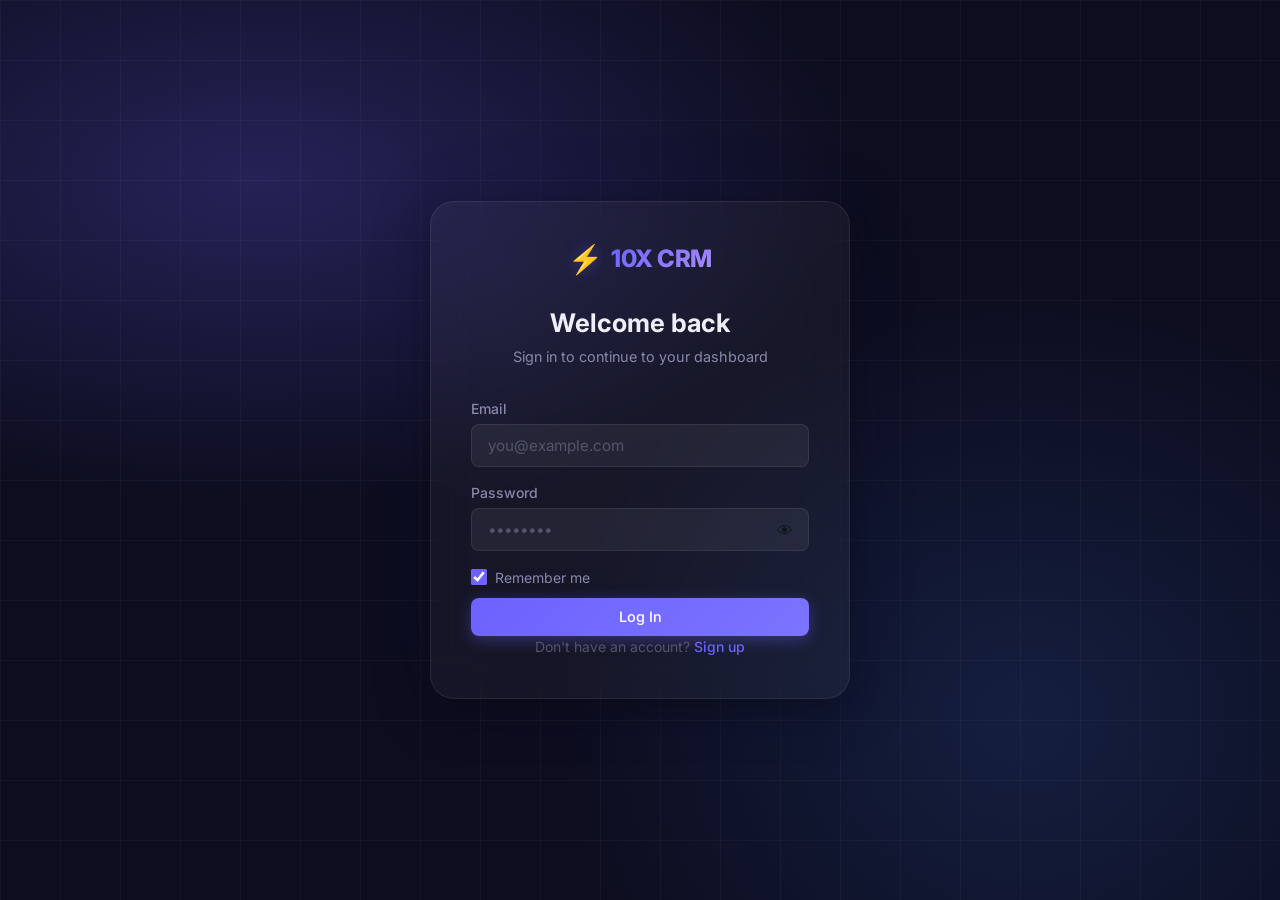
==== commit 1c96965b: "show live client count on filter chips" ====
--- a/clients.html
+++ b/clients.html
@@ -50,9 +50,14 @@
         <h1>Clients</h1>
         <p class="text-secondary" style="margin-top:0.2rem; font-size:0.9rem">Manage your sales pipeline</p>
       </div>
-      <button id="add-client-btn" class="btn btn-primary" aria-label="Add new client">
-        + Add Client
-      </button>
+      <div style="display:flex; gap:0.75rem; align-items:center">
+        <button id="export-csv-btn" class="btn btn-secondary" aria-label="Export clients to CSV">
+          ⬇ Export CSV
+        </button>
+        <button id="add-client-btn" class="btn btn-primary" aria-label="Add new client">
+          + Add Client
+        </button>
+      </div>
     </header>
 
     <!-- P4.7 — Toolbar: Search + Filter chips + Sort -->
@@ -68,15 +73,16 @@
           placeholder="Search by name or company..."
           aria-label="Search clients"
         >
+        <button id="search-clear" class="search-clear" aria-label="Clear search" style="display:none">✕</button>
       </div>
 
       <!-- Filter chips: All / Lead / Contacted / Won / Lost -->
       <div class="filter-chips" role="group" aria-label="Filter by status">
-        <button class="filter-chip active" data-status="All">All</button>
-        <button class="filter-chip" data-status="Lead">Lead</button>
-        <button class="filter-chip" data-status="Contacted">Contacted</button>
-        <button class="filter-chip" data-status="Won">Won</button>
-        <button class="filter-chip" data-status="Lost">Lost</button>
+        <button class="filter-chip active" data-status="All"  id="chip-All">All</button>
+        <button class="filter-chip" data-status="Lead"        id="chip-Lead">Lead</button>
+        <button class="filter-chip" data-status="Contacted"   id="chip-Contacted">Contacted</button>
+        <button class="filter-chip" data-status="Won"         id="chip-Won">Won</button>
+        <button class="filter-chip" data-status="Lost"        id="chip-Lost">Lost</button>
       </div>
 
       <!-- Sort select: 3 options per PRD -->
@@ -152,10 +158,10 @@
 
       <div class="modal-footer">
         <button type="button" class="btn btn-secondary" id="add-modal-cancel"
-          onclick="document.getElementById('add-client-modal').classList.remove('modal-open')">
+          onclick="closeAddModal()">
           Cancel
         </button>
-        <button type="submit" class="btn btn-primary">Add Client</button>
+        <button type="submit" class="btn btn-primary" id="add-submit-btn">Add Client</button>
       </div>
     </form>
 
@@ -228,6 +234,18 @@
       <button id="remind-btn" class="btn btn-secondary" style="width:100%">
         ⏰ Remind me in 1 min
       </button>
+
+      <!-- Call Timer (bonus) -->
+      <div class="call-timer-section">
+        <div class="call-timer-display">
+          <span class="call-timer-icon">📞</span>
+          <span id="call-timer-clock">00:00</span>
+        </div>
+        <div class="call-timer-buttons">
+          <button id="call-start-btn" class="btn btn-primary">Start Call</button>
+          <button id="call-end-btn"   class="btn btn-secondary" disabled>End Call</button>
+        </div>
+      </div>
     </div>
 
   </div>
--- a/css/style.css
+++ b/css/style.css
@@ -208,9 +208,39 @@
 
 .auth-link {
   text-align: center;
-  margin-top: 1.5rem;
+  color: var(--text-muted);
+  font-size: 0.875rem;
+}
+
+.auth-link a {
+  color: var(--accent);
+  font-weight: 500;
+}
+
+.auth-link a:hover { text-decoration: underline; }
+
+/* Remember me row */
+.remember-row {
+  display: flex;
+  align-items: center;
+  margin: 0.75rem 0 0.25rem;
+}
+
+.remember-label {
+  display: flex;
+  align-items: center;
+  gap: 0.5rem;
+  font-size: 0.875rem;
   color: var(--text-secondary);
-  font-size: 0.9rem;
+  cursor: pointer;
+  user-select: none;
+}
+
+.remember-label input[type="checkbox"] {
+  width: 1rem;
+  height: 1rem;
+  accent-color: var(--accent);
+  cursor: pointer;
 }
 
 /* ══════════════════════════════════════════
@@ -437,6 +467,24 @@
   border-color: var(--error);
   background: var(--error-light);
 }
+
+/* Edit button on client cards */
+.btn-edit {
+  background: transparent;
+  color: var(--text-muted);
+  font-size: 0.8rem;
+  padding: 0.35rem 0.7rem;
+  border-radius: var(--radius-sm);
+  border: 1px solid transparent;
+  transition: var(--transition);
+}
+
+.btn-edit:hover {
+  color: var(--accent);
+  border-color: var(--accent);
+  background: rgba(108, 99, 255, 0.12);
+}
+
 
 /* ══════════════════════════════════════════
    APP LAYOUT (Protected Pages)
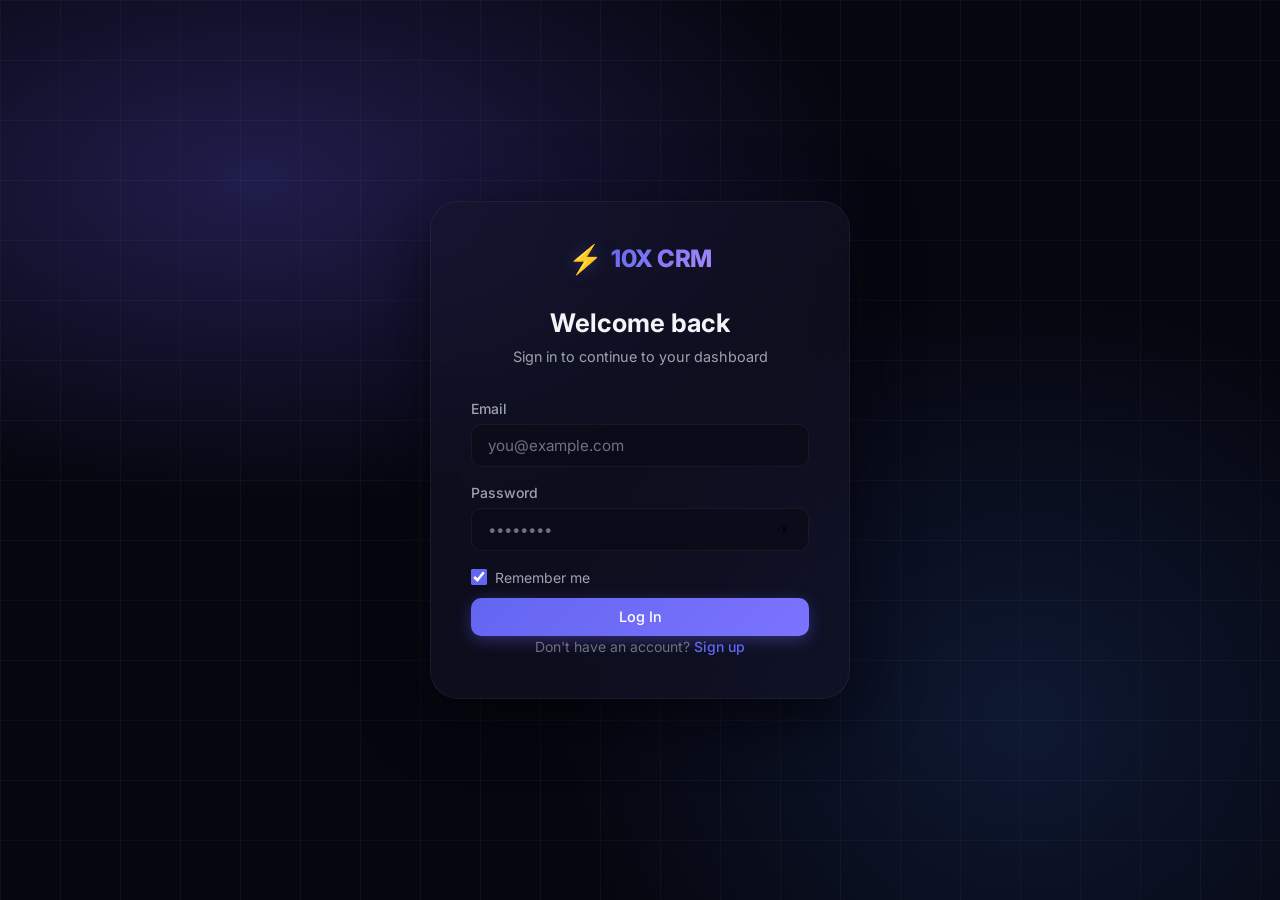
==== commit faf3a56c: "migrate to ES Modules and deduplicate helper functions" ====
--- a/clients.html
+++ b/clients.html
@@ -17,7 +17,7 @@
   <!-- ── Sidebar ─────────────────────────────────────── -->
   <aside class="sidebar">
     <div class="sidebar-logo">
-      <a href="dashboard.html" aria-label="Go to dashboard">
+      <a href="dashboard.html" aria-label="Go to dashboard" id="nav-logo">
         <span class="logo-icon">⚡</span>
         <span class="logo-text">10X CRM</span>
       </a>
@@ -36,8 +36,17 @@
     </nav>
 
     <div class="sidebar-footer">
+      <div id="session-duration" class="session-duration">Session: 00:00</div>
       <button id="theme-toggle" class="btn-icon" aria-label="Toggle theme">☀️</button>
-      <button id="logout-btn" class="btn btn-ghost" aria-label="Log out">Logout</button>
+      <div class="nav-user-menu-wrapper" style="position: relative;">
+        <button id="logout-btn" class="nav-logout-avatar" title="User Menu" aria-label="User Menu">
+          <span class="nav-avatar-initials" id="nav-avatar-initials">—</span>
+          <img id="nav-avatar-img" class="nav-avatar-img" src="" alt="Avatar" style="display: none;">
+        </button>
+        <div id="logout-dropdown" class="logout-dropdown" style="display: none;">
+          <button id="actual-logout-btn" class="btn-dropdown-logout">🚪 Log Out</button>
+        </div>
+      </div>
     </div>
   </aside>
 
@@ -253,11 +262,15 @@
 
 <div id="toast-container"></div>
 
-<script src="js/storage.js"></script>
-<script src="js/guard.js"></script>
-<script src="js/toast.js"></script>
-<script src="js/nav.js"></script>
-<script src="js/clients.js"></script>
-<script>initClients();</script>
+  <script type="module">
+    import { initClients, closeAddModal, openEditModal, deleteClient, changeStatus, openClientDetail } from './js/clients.js';
+    window.closeAddModal = closeAddModal;
+    window.openEditModal = openEditModal;
+    window.deleteClient = deleteClient;
+    window.changeStatus = changeStatus;
+    window.openClientDetail = openClientDetail;
+    initClients();
+  </script>
 </body>
 </html>
+
--- a/css/style.css
+++ b/css/style.css
@@ -9,36 +9,36 @@
 :root {
   --font: 'Inter', -apple-system, BlinkMacSystemFont, sans-serif;
 
-  /* Dark theme (default) */
-  --bg-base:        #0d0d1f;
-  --bg-secondary:   #12122a;
-  --bg-card:        rgba(255, 255, 255, 0.04);
-  --bg-card-hover:  rgba(255, 255, 255, 0.07);
-  --bg-input:       rgba(255, 255, 255, 0.06);
-  --bg-sidebar:     rgba(15, 15, 35, 0.95);
-
-  --border:         rgba(255, 255, 255, 0.08);
-  --border-focus:   rgba(108, 99, 255, 0.6);
-  --border-error:   #ef4444;
-
-  --text-primary:   #eeeef8;
-  --text-secondary: #8888aa;
-  --text-muted:     #55556a;
-  --text-accent:    #6c63ff;
-
-  --accent:         #6c63ff;
-  --accent-hover:   #7c73ff;
-  --accent-light:   rgba(108, 99, 255, 0.15);
-  --accent-glow:    rgba(108, 99, 255, 0.4);
+  /* Cyberpunk Ultra-Modern Dark Theme */
+  --bg-base:        #06060f;
+  --bg-secondary:   #0b0b18;
+  --bg-card:        rgba(20, 20, 43, 0.55);
+  --bg-card-hover:  rgba(30, 30, 60, 0.75);
+  --bg-input:       rgba(10, 10, 25, 0.7);
+  --bg-sidebar:     rgba(8, 8, 20, 0.85);
+
+  --border:         rgba(255, 255, 255, 0.05);
+  --border-focus:   #8b5cf6;
+  --border-error:   #f43f5e;
+
+  --text-primary:   #f3f4f6;
+  --text-secondary: #9ca3af;
+  --text-muted:     #6b7280;
+  --text-accent:    #a78bfa;
+
+  --accent:         #6366f1;
+  --accent-hover:   #4f46e5;
+  --accent-light:   rgba(99, 102, 241, 0.15);
+  --accent-glow:    rgba(99, 102, 241, 0.35);
 
   --success:        #10b981;
   --success-light:  rgba(16, 185, 129, 0.15);
-  --error:          #ef4444;
-  --error-light:    rgba(239, 68, 68, 0.12);
-  --warning:        #f59e0b;
-  --warning-light:  rgba(245, 158, 11, 0.15);
-  --info:           #3b82f6;
-  --info-light:     rgba(59, 130, 246, 0.15);
+  --error:          #f43f5e;
+  --error-light:    rgba(244, 63, 94, 0.15);
+  --warning:        #fbbf24;
+  --warning-light:  rgba(251, 191, 36, 0.15);
+  --info:           #06b6d4;
+  --info-light:     rgba(6, 182, 212, 0.15);
 
   /* Status colors */
   --status-lead:       #3b82f6;
@@ -51,16 +51,16 @@
   --status-lost-bg:    rgba(239, 68, 68, 0.15);
 
   --sidebar-width: 250px;
-  --radius-sm: 8px;
-  --radius-md: 12px;
-  --radius-lg: 16px;
-  --radius-xl: 24px;
-  --shadow-sm: 0 2px 8px rgba(0,0,0,0.3);
-  --shadow-md: 0 4px 24px rgba(0,0,0,0.4);
-  --shadow-lg: 0 8px 48px rgba(0,0,0,0.5);
-  --shadow-accent: 0 0 32px var(--accent-glow);
-  --transition: all 0.2s ease;
-  --transition-slow: all 0.35s ease;
+  --radius-sm: 10px;
+  --radius-md: 14px;
+  --radius-lg: 20px;
+  --radius-xl: 28px;
+  --shadow-sm: 0 4px 12px rgba(0,0,0,0.4);
+  --shadow-md: 0 8px 32px rgba(0,0,0,0.6);
+  --shadow-lg: 0 16px 64px rgba(0,0,0,0.8);
+  --shadow-accent: 0 0 25px rgba(99, 102, 241, 0.4);
+  --transition: all 0.25s cubic-bezier(0.4, 0, 0.2, 1);
+  --transition-slow: all 0.45s cubic-bezier(0.4, 0, 0.2, 1);
 }
 
 /* Light Theme */
@@ -94,7 +94,40 @@
   min-height: 100vh;
   -webkit-font-smoothing: antialiased;
   transition: background 0.3s ease, color 0.3s ease;
-}
+  position: relative;
+  overflow-x: hidden;
+}
+
+/* Ambient Cyber-Glow Background Shapes (bonus) */
+body::before, body::after {
+  content: '';
+  position: fixed;
+  width: 500px;
+  height: 500px;
+  border-radius: 50%;
+  filter: blur(150px);
+  opacity: 0.12;
+  pointer-events: none;
+  z-index: -1;
+  transition: var(--transition-slow);
+}
+
+body::before {
+  background: radial-gradient(circle, var(--accent) 0%, transparent 70%);
+  top: -100px;
+  right: -100px;
+}
+
+body::after {
+  background: radial-gradient(circle, var(--info) 0%, transparent 70%);
+  bottom: -150px;
+  left: -150px;
+}
+
+[data-theme="light"] body::before, [data-theme="light"] body::after {
+  opacity: 0.06;
+}
+
 a { color: var(--accent); text-decoration: none; transition: var(--transition); }
 a:hover { color: var(--accent-hover); }
 img { max-width: 100%; }
@@ -102,11 +135,11 @@
 input, select, textarea { font-family: var(--font); }
 ul { list-style: none; }
 
-/* ── Scrollbar ── */
-::-webkit-scrollbar { width: 6px; height: 6px; }
-::-webkit-scrollbar-track { background: transparent; }
-::-webkit-scrollbar-thumb { background: var(--border); border-radius: 3px; }
-::-webkit-scrollbar-thumb:hover { background: var(--text-muted); }
+/* ── Custom Cyber-Scrollbar ── */
+::-webkit-scrollbar { width: 8px; height: 8px; }
+::-webkit-scrollbar-track { background: var(--bg-base); }
+::-webkit-scrollbar-thumb { background: rgba(99, 102, 241, 0.25); border-radius: 100px; border: 2px solid var(--bg-base); }
+::-webkit-scrollbar-thumb:hover { background: rgba(99, 102, 241, 0.5); }
 
 /* ── Typography ── */
 h1 { font-size: 1.75rem; font-weight: 700; line-height: 1.2; }
@@ -257,6 +290,12 @@
   font-weight: 500;
   color: var(--text-secondary);
   margin-bottom: 0.4rem;
+}
+
+.field-counter {
+  font-size: 0.75rem;
+  color: var(--text-muted);
+  font-weight: 500;
 }
 
 .form-input, .form-select, .form-textarea {
@@ -493,19 +532,23 @@
 .app-layout {
   display: flex;
   min-height: 100vh;
+  max-width: 1920px;
+  margin: 0 auto;
+  position: relative;
+  background: var(--bg-base);
+  box-shadow: 0 0 40px rgba(0, 0, 0, 0.4);
 }
 
 /* ── Sidebar ── */
 .sidebar {
   width: var(--sidebar-width);
-  min-height: 100vh;
+  height: 100vh;
   background: var(--bg-sidebar);
   border-right: 1px solid var(--border);
   display: flex;
   flex-direction: column;
-  position: fixed;
+  position: sticky;
   top: 0;
-  left: 0;
   z-index: 100;
   backdrop-filter: blur(20px);
   -webkit-backdrop-filter: blur(20px);
@@ -565,14 +608,97 @@
   padding: 1rem 1.25rem;
   border-top: 1px solid var(--border);
   display: flex;
+  flex-wrap: wrap; /* allow wrapping for the timer block */
   align-items: center;
   justify-content: space-between;
+  gap: 0.5rem 1rem;
+}
+
+.session-duration {
+  font-size: 0.72rem;
+  color: var(--text-muted);
+  font-weight: 500;
+  width: 100%; /* forces it on a line of its own, centered/aligned above the buttons */
+  margin-bottom: 0.1rem;
+}
+
+/* Nav Logout Avatar styles (bonus) */
+.nav-logout-avatar {
+  background: none;
+  border: none;
+  padding: 0;
+  cursor: pointer;
+  width: 40px;
+  height: 40px;
+  border-radius: 50%;
+  position: relative;
+  transition: transform 0.2s ease, box-shadow 0.2s ease;
+  overflow: hidden;
+  outline: none;
+}
+
+.nav-logout-avatar:hover {
+  transform: scale(1.08);
+  box-shadow: 0 0 0 3px rgba(239, 68, 68, 0.4); /* red highlight on hover to indicate logout */
+}
+
+.nav-avatar-initials {
+  width: 100%;
+  height: 100%;
+  border-radius: 50%;
+  display: flex;
+  align-items: center;
+  justify-content: center;
+  color: #fff;
+  font-size: 0.9rem;
+  font-weight: 600;
+}
+
+.nav-avatar-img {
+  width: 100%;
+  height: 100%;
+  border-radius: 50%;
+  object-fit: cover;
+}
+
+/* Logout Dropdown (bonus) */
+.logout-dropdown {
+  position: absolute;
+  bottom: 50px;
+  right: 0;
+  background: var(--bg-card);
+  border: 1px solid var(--border);
+  border-radius: var(--radius-sm);
+  padding: 0.5rem;
+  min-width: 120px;
+  box-shadow: 0 10px 15px -3px rgba(0, 0, 0, 0.3), 0 4px 6px -2px rgba(0, 0, 0, 0.15);
+  z-index: 100;
+  animation: fadeIn 0.2s ease;
+}
+
+.btn-dropdown-logout {
+  width: 100%;
+  padding: 0.5rem 0.75rem;
+  background: transparent;
+  border: none;
+  border-radius: 4px;
+  color: var(--danger);
+  font-size: 0.85rem;
+  font-weight: 600;
+  text-align: left;
+  cursor: pointer;
+  display: flex;
+  align-items: center;
   gap: 0.5rem;
+  transition: var(--transition);
+}
+
+.btn-dropdown-logout:hover {
+  background: rgba(239, 68, 68, 0.12);
 }
 
 /* ── Main Content ── */
 .main-content {
-  margin-left: var(--sidebar-width);
   flex: 1;
   min-height: 100vh;
   padding: 2rem 2.5rem;
@@ -620,27 +746,36 @@
 
 .stat-card {
   background: var(--bg-card);
-  backdrop-filter: blur(12px);
+  backdrop-filter: blur(16px);
+  -webkit-backdrop-filter: blur(16px);
   border: 1px solid var(--border);
   border-radius: var(--radius-lg);
-  padding: 1.4rem 1.5rem;
-  transition: var(--transition);
+  padding: 1.5rem;
+  transition: var(--transition-slow);
   position: relative;
   overflow: hidden;
+  box-shadow: var(--shadow-sm);
 }
 
 .stat-card::before {
   content: '';
   position: absolute;
   top: 0; left: 0; right: 0;
-  height: 2px;
-  background: linear-gradient(90deg, var(--accent), transparent);
-  opacity: 0;
+  height: 3px;
+  background: linear-gradient(90deg, var(--accent), var(--info), transparent);
+  opacity: 0.6;
   transition: var(--transition);
 }
 
-.stat-card:hover { border-color: rgba(108, 99, 255, 0.25); transform: translateY(-2px); }
-.stat-card:hover::before { opacity: 1; }
+.stat-card:hover {
+  border-color: rgba(99, 102, 241, 0.4);
+  transform: translateY(-5px);
+  box-shadow: 0 12px 40px rgba(99, 102, 241, 0.15), var(--shadow-md);
+}
+
+.stat-card:hover::before {
+  opacity: 1;
+}
 
 .stat-label {
   font-size: 0.8rem;
@@ -669,6 +804,23 @@
 
 .stat-card.accent .stat-value { color: var(--accent); }
 .stat-card.success .stat-value { color: var(--success); }
+
+.stat-trend {
+  font-size: 0.75rem;
+  margin-top: 0.4rem;
+  display: flex;
+  align-items: center;
+  gap: 0.2rem;
+  font-weight: 500;
+}
+
+.trend-up {
+  color: var(--success);
+}
+
+.trend-neutral {
+  color: var(--text-muted);
+}
 
 /* ══════════════════════════════════════════
    DASHBOARD SECTIONS
@@ -838,7 +990,7 @@
 
 .search-input {
   width: 100%;
-  padding: 0.65rem 1rem 0.65rem 2.5rem;
+  padding: 0.65rem 2.2rem 0.65rem 2.5rem; /* extra right padding for X button */
   background: var(--bg-input);
   border: 1px solid var(--border);
   border-radius: var(--radius-sm);
@@ -854,6 +1006,24 @@
 }
 
 .search-input::placeholder { color: var(--text-muted); }
+
+.search-clear {
+  position: absolute;
+  right: 0.75rem;
+  top: 50%;
+  transform: translateY(-50%);
+  background: none;
+  border: none;
+  color: var(--text-muted);
+  font-size: 0.85rem;
+  cursor: pointer;
+  display: flex;
+  align-items: center;
+  padding: 0.2rem;
+  border-radius: 50%;
+  transition: var(--transition);
+}
+.search-clear:hover { color: var(--accent); background: rgba(108,99,255,0.12); }
 
 /* Filter chips */
 .filter-chips {
@@ -920,17 +1090,20 @@
 
 .client-card {
   background: var(--bg-card);
+  backdrop-filter: blur(12px);
+  -webkit-backdrop-filter: blur(12px);
   border: 1px solid var(--border);
   border-radius: var(--radius-lg);
   overflow: hidden;
-  transition: var(--transition);
+  transition: var(--transition-slow);
   cursor: pointer;
+  box-shadow: var(--shadow-sm);
 }
 
 .client-card:hover {
-  border-color: rgba(108, 99, 255, 0.3);
-  transform: translateY(-2px);
-  box-shadow: var(--shadow-md);
+  border-color: rgba(99, 102, 241, 0.4);
+  transform: translateY(-4px) scale(1.01);
+  box-shadow: 0 10px 30px rgba(99, 102, 241, 0.12), var(--shadow-md);
 }
 
 .client-card-header {
@@ -1022,6 +1195,19 @@
 .badge-won       { background: var(--status-won-bg); color: var(--status-won); }
 .badge-lost      { background: var(--status-lost-bg); color: var(--status-lost); }
 
+.notes-count-badge {
+  font-size: 0.75rem;
+  color: var(--text-muted);
+  background: var(--bg-input);
+  border: 1px solid var(--border);
+  padding: 0.15rem 0.4rem;
+  border-radius: 6px;
+  font-weight: 500;
+  display: inline-flex;
+  align-items: center;
+  gap: 0.25rem;
+}
+
 /* ══════════════════════════════════════════
    MODALS
 ══════════════════════════════════════════ */
@@ -1151,6 +1337,17 @@
   font-weight: 500;
 }
 
+#detail-email, #detail-phone {
+  cursor: pointer;
+  display: inline-block;
+  transition: var(--transition);
+}
+
+#detail-email:hover, #detail-phone:hover {
+  color: var(--accent);
+  text-decoration: underline;
+}
+
 .notes-section { padding: 1.25rem 1.5rem; }
 
 .notes-section h3 { font-size: 0.95rem; margin-bottom: 0.9rem; }
@@ -1181,6 +1378,36 @@
 }
 
 .note-input-row .form-input { flex: 1; }
+
+/* Call timer (bonus) */
+.call-timer-section {
+  border-top: 1px solid var(--border);
+  padding-top: 0.9rem;
+  margin-top: 0.25rem;
+  display: flex;
+  align-items: center;
+  justify-content: space-between;
+  gap: 1rem;
+}
+
+.call-timer-display {
+  display: flex;
+  align-items: center;
+  gap: 0.5rem;
+  font-size: 1.2rem;
+  font-weight: 700;
+  font-variant-numeric: tabular-nums;
+  color: var(--text-primary);
+}
+
+.call-timer-icon { font-size: 1rem; }
+
+.call-timer-buttons {
+  display: flex;
+  gap: 0.5rem;
+}
+
+.call-timer-buttons .btn { padding: 0.4rem 0.85rem; font-size: 0.82rem; }
 
 /* ══════════════════════════════════════════
    PROFILE PAGE
@@ -1214,6 +1441,29 @@
   justify-content: center;
   margin: 0 auto 1rem;
   box-shadow: 0 0 0 4px rgba(108,99,255,0.2);
+  cursor: pointer;
+  transition: transform 0.2s ease, box-shadow 0.2s ease;
+}
+
+.profile-avatar-initials:hover {
+  transform: scale(1.05);
+  box-shadow: 0 0 0 6px rgba(108,99,255,0.3);
+}
+
+.profile-avatar-custom {
+  width: 80px;
+  height: 80px;
+  border-radius: 50%;
+  object-fit: cover;
+  margin: 0 auto 1rem;
+  box-shadow: 0 0 0 4px rgba(108,99,255,0.2);
+  transition: transform 0.2s ease, box-shadow 0.2s ease;
+  display: block;
+}
+
+.profile-avatar-custom:hover {
+  transform: scale(1.05);
+  box-shadow: 0 0 0 6px rgba(108,99,255,0.3);
 }
 
 .profile-display-name { font-size: 1.2rem; font-weight: 700; margin-bottom: 0.25rem; }
@@ -1402,6 +1652,16 @@
 .fade-in { animation: fadeIn 0.3s ease; }
 .fade-in-up { animation: fadeInUp 0.4s ease; }
 
+.shake-anim {
+  animation: shake 0.4s ease;
+}
+
+@keyframes shake {
+  0%, 100% { transform: translateX(0); }
+  25% { transform: translateX(-6px); }
+  75% { transform: translateX(6px); }
+}
+
 /* ══════════════════════════════════════════
    RESPONSIVE
 ══════════════════════════════════════════ */
@@ -1413,15 +1673,198 @@
 
 @media (max-width: 900px) {
   .profile-layout { grid-template-columns: 1fr; }
-  .sidebar { transform: translateX(-100%); }
-  .main-content { margin-left: 0; }
+  
+  /* Convert Sidebar to Bottom Navigation (bonus) */
+  .sidebar {
+    width: 100%;
+    height: 70px;
+    min-height: auto;
+    flex-direction: row;
+    position: fixed;
+    top: auto;
+    bottom: 0;
+    left: 0;
+    right: 0;
+    border-right: none;
+    border-top: 1px solid var(--border);
+    z-index: 1000;
+    background: var(--bg-sidebar);
+    box-shadow: 0 -5px 20px rgba(0, 0, 0, 0.2);
+    justify-content: space-between;
+    padding: 0 1rem;
+  }
+
+  .sidebar-logo {
+    display: none;
+  }
+
+  .sidebar nav {
+    flex-direction: row;
+    align-items: center;
+    justify-content: space-around;
+    width: auto;
+    flex: 1;
+    padding: 0;
+    gap: 0.5rem;
+  }
+
+  .nav-link {
+    padding: 0.5rem 1rem;
+    font-size: 0.75rem;
+    flex-direction: column;
+    gap: 0.2rem;
+    border-radius: var(--radius-sm);
+    justify-content: center;
+    align-items: center;
+  }
+
+  .nav-link::before {
+    display: none; /* Hide active side line indicators */
+  }
+
+  .nav-link.active {
+    background: rgba(108, 99, 255, 0.1);
+  }
+
+  .sidebar-footer {
+    border-top: none;
+    padding: 0;
+    display: flex;
+    align-items: center;
+    gap: 0.75rem;
+  }
+
+  .session-duration {
+    display: none; /* Hide session duration to fit bottom bar */
+  }
+
+  .main-content {
+    margin-left: 0 !important;
+    padding-bottom: 90px !important; /* Space for bottom nav */
+  }
+
+  .logout-dropdown {
+    bottom: 60px; /* Open upwards */
+    right: 0;
+  }
+
+  .clients-toolbar {
+    flex-direction: column;
+    align-items: stretch;
+    gap: 1rem;
+  }
+
+  .search-wrapper {
+    max-width: 100%;
+  }
+
+  .filter-chips {
+    flex-wrap: wrap;
+    gap: 0.4rem;
+  }
 }
 
 @media (max-width: 640px) {
   .stats-grid { grid-template-columns: 1fr; }
   .clients-grid { grid-template-columns: 1fr; }
-  .auth-card { padding: 1.75rem; }
-  .main-content { padding: 1.5rem; }
+  .auth-card { padding: 1.5rem; margin: 1rem; }
+  .main-content { padding: 1rem !important; }
   .form-row { grid-template-columns: 1fr; }
   .detail-fields { grid-template-columns: 1fr; }
-}
+
+  /* Modals full screen on small mobile */
+  .modal-content {
+    width: 95% !important;
+    margin: 1rem auto;
+    padding: 1.25rem !important;
+  }
+
+  .note-input-row {
+    flex-direction: column;
+    align-items: stretch;
+  }
+
+  .call-timer-section {
+    flex-direction: column;
+    gap: 0.75rem;
+    align-items: stretch;
+    text-align: center;
+  }
+
+  .call-timer-display {
+    justify-content: center;
+  }
+
+  .call-timer-buttons {
+    justify-content: center;
+  }
+}
+
+@keyframes confettiFall {
+  0% {
+    transform: translateY(0) rotate(0deg);
+    opacity: 1;
+  }
+  100% {
+    transform: translateY(105vh) rotate(720deg);
+    opacity: 0;
+  }
+}
+
+/* Skeleton Loading (bonus) */
+.skeleton-grid {
+  display: grid;
+  grid-template-columns: repeat(auto-fill, minmax(280px, 1fr));
+  gap: 1.5rem;
+  width: 100%;
+}
+
+.skeleton-card {
+  background: var(--bg-card);
+  border: 1px solid var(--border);
+  border-radius: var(--radius-lg);
+  padding: 1.5rem;
+  display: flex;
+  gap: 1rem;
+  align-items: center;
+}
+
+.skeleton-avatar {
+  width: 56px;
+  height: 56px;
+  border-radius: 50%;
+  background: var(--border);
+}
+
+.skeleton-info {
+  flex: 1;
+  display: flex;
+  flex-direction: column;
+  gap: 0.5rem;
+}
+
+.skeleton-line {
+  height: 12px;
+  background: var(--border);
+  border-radius: 4px;
+}
+
+.skeleton-line.short {
+  width: 50%;
+}
+
+.skeleton-line.long {
+  width: 80%;
+}
+
+.pulse-anim {
+  animation: pulse 1.5s infinite ease-in-out;
+}
+
+/* Search Query Highlight (bonus) */
+mark.highlight {
+  background: rgba(108, 99, 255, 0.3);
+  color: inherit;
+  padding: 0 0.15rem;
+  border-radius: 3px;
+}
